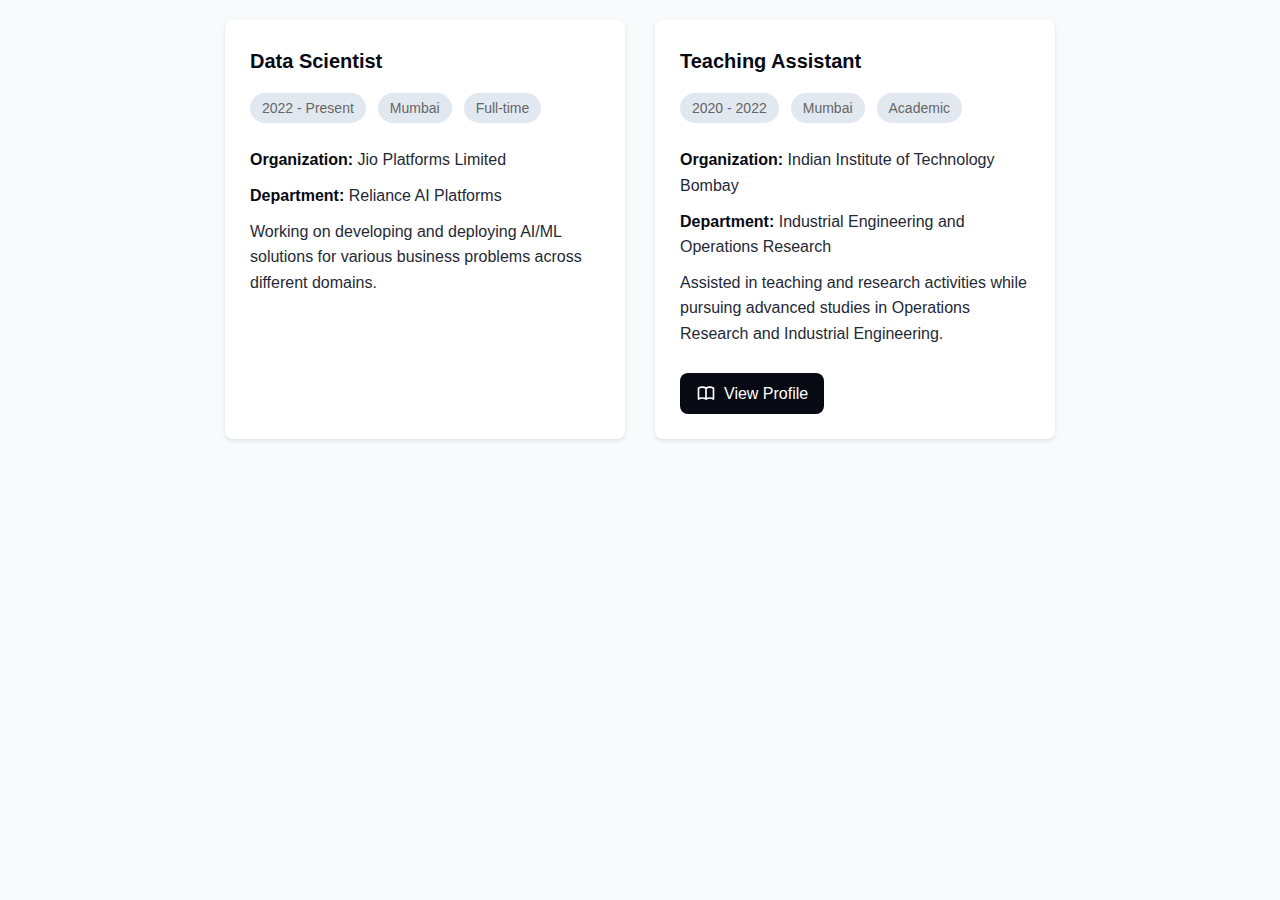
==== sections/experience/index.html @ 92df66d8 "updated profile" ====
<!DOCTYPE html>
<html lang="en">
<head>
    <meta charset="UTF-8">
    <meta name="viewport" content="width=device-width, initial-scale=1.0">
    <title>Experience</title>
    <link rel="stylesheet" href="../../css/style.css">
</head>
<body>
    <div class="experience-grid">
        <!-- Data Scientist Role -->
        <div class="item-card">
            <h3>Data Scientist</h3>
            <div class="meta-info">
                <span class="tag">2022 - Present</span>
                <span class="tag">Mumbai</span>
                <span class="tag">Full-time</span>
            </div>
            <p><span class="highlight">Organization:</span> Jio Platforms Limited</p>
            <p><span class="highlight">Department:</span> Reliance AI Platforms</p>
            <p class="description">Working on developing and deploying AI/ML solutions for various business problems across different domains.</p>
            <!-- <a href="#" class="button">
                <svg class="icon" fill="none" stroke="currentColor" viewBox="0 0 24 24">
                    <path stroke-linecap="round" stroke-linejoin="round" stroke-width="2" d="M21 13.255A23.931 23.931 0 0112 15c-3.183 0-6.22-.62-9-1.745M16 6V4a2 2 0 00-2-2h-4a2 2 0 00-2 2v2m4 6h.01M5 20h14a2 2 0 002-2V8a2 2 0 00-2-2H5a2 2 0 00-2 2v10a2 2 0 002 2z"></path>
                </svg>
                View Details
            </a> -->
        </div>

        <!-- Teaching Assistant Role -->
        <div class="item-card">
            <h3>Teaching Assistant</h3>
            <div class="meta-info">
                <span class="tag">2020 - 2022</span>
                <span class="tag">Mumbai</span>
                <span class="tag">Academic</span>
            </div>
            <p><span class="highlight">Organization:</span> Indian Institute of Technology Bombay</p>
            <p><span class="highlight">Department:</span> Industrial Engineering and Operations Research</p>
            <p class="description">Assisted in teaching and research activities while pursuing advanced studies in Operations Research and Industrial Engineering.</p>
            <a href="https://www.ieor.iitb.ac.in/students/sandesh" target="_blank" class="button">
                <svg class="icon" fill="none" stroke="currentColor" viewBox="0 0 24 24">
                    <path stroke-linecap="round" stroke-linejoin="round" stroke-width="2" d="M12 6.253v13m0-13C10.832 5.477 9.246 5 7.5 5S4.168 5.477 3 6.253v13C4.168 18.477 5.754 18 7.5 18s3.332.477 4.5 1.253m0-13C13.168 5.477 14.754 5 16.5 5c1.747 0 3.332.477 4.5 1.253v13C19.832 18.477 18.247 18 16.5 18c-1.746 0-3.332.477-4.5 1.253"></path>
                </svg>
                View Profile
            </a>
        </div>
    </div>
</body>
</html>
---- css/style.css ----
/* Global styles */
:root {
  --primary-color: #070a12;
  --secondary-color: #1e40af;
  --background-color: #f8fafc;
  --card-background: #ffffff;
  --text-color: #1f2937;
  --border-radius: 8px;
  --spacing: 1.5rem;
  --text-light: #666;
  --shadow: 0 2px 4px rgba(0,0,0,0.1);
  --transition: all 0.2s ease-in-out;
}

* {
  margin: 0;
  padding: 0;
  box-sizing: border-box;
  font-family: -apple-system, BlinkMacSystemFont, "Segoe UI", Roboto, "Helvetica Neue", Arial, sans-serif;
}

body {
  min-height: 100vh;
  display: flex;
  flex-direction: column;
  overflow-x: hidden;
  line-height: 1.6;
  background-color: var(--background-color);
}

/* Content frame */
#content-frame {
  flex: 1;
  width: 100%;
  border: none;
  min-height: calc(100vh - 400px);
  height: 100%;
}

/* Content container */
.content {
  max-width: 1200px;
  margin: 40px auto;
  padding: 0 20px;
  min-height: calc(100vh - 80px);
}

/* Banner and Profile */
.banner {
  position: relative;
  width: 100%;
  height: 200px;
  background-color: #c2ecf1e6;
  display: flex;
  flex-direction: column;
  flex-shrink: 0;
  align-items: center;
  justify-content: center;
  padding-bottom: 50px;
}

.banner-img {
  width: 100%;
  height: 100%;
  object-fit: fill;
  opacity: 0.7;
}

.profile {
  position: relative;
  display: flex;
  flex-direction: column;
  top: 20px;
  align-items: center;
  text-align: center;
}

.profile-img {
  width: 170px;
  height: 170px;
  border-radius: 50%;
  border: 5px solid white;
  object-fit: cover;
  box-shadow: var(--shadow);
}

.profile-name {
  color: white;
  font-size: 2em;
  margin-bottom: 60px;
  text-shadow: 2px 2px 4px rgba(0,0,0,0.5);
}

/* Navigation tabs */
.tabs {
  position: relative;
  display: flex;
  justify-content: center;
  background: white;
  padding: 10px;
  margin-top: 5px;
  box-shadow: var(--shadow);
  flex-shrink: 0;
}

.tab {
  padding: 10px 20px;
  margin: 0 10px;
  text-decoration: none;
  color: var(--text-light);
  transition: var(--transition);
}

.tab.active {
  color: var(--primary-color);
  border-bottom: 2px solid var(--primary-color);
}

/* Common Grid Layouts */
.education-grid,
.experience-grid {
  display: grid;
  gap: 30px;
  justify-content: center;
  max-width: 1200px;
  margin: 0 auto;
  padding: 20px;
}

.education-grid {
  grid-template-columns: repeat(auto-fit, minmax(200px, 1fr));
}

.experience-grid {
  grid-template-columns: repeat(auto-fit, minmax(300px, 400px));
}

/* Card Styles */
.item-card {
  background: var(--card-background);
  padding: 25px;
  border-radius: var(--border-radius);
  box-shadow: var(--shadow);
  transition: var(--transition);
}

.item-card:hover {
  transform: translateY(-4px);
  box-shadow: 0 4px 8px rgba(0,0,0,0.15);
}

.item-card h3 {
  color: var(--primary-color);
  margin-top: 0;
  font-size: 1.25rem;
  margin-bottom: 1rem;
}

.item-card p {
  color: var(--text-color);
  margin: 10px 0;
  line-height: 1.6;
}

/* Meta information and tags */
.meta-info {
  font-size: 0.9rem;
  color: var(--text-light);
  margin-bottom: 1rem;
}

.tag {
  display: inline-block;
  background: #e2e8f0;
  padding: 0.25rem 0.75rem;
  border-radius: 999px;
  font-size: 0.875rem;
  margin-right: 0.5rem;
  margin-bottom: 0.5rem;
  color: var(--text-light);
}


.button {
  display: inline-flex;
  align-items: center;
  padding: 0.5rem 1rem;
  background-color: var(--primary-color);
  color: white;
  text-decoration: none;
  border-radius: var(--border-radius);
  font-weight: 500;
  transition: background-color 0.2s;
  margin-top: 1rem;
}


.button:hover {
  background: var(--secondary-color);
  transform: translateY(-2px);
}

.icon {
  margin-right: 0.5rem;
  width: 1.25rem;
  height: 1.25rem;
}

/* Contact section */
.contact-section {
  margin-top: 40px;
}

.contact-grid {
  display: grid;
  grid-template-columns: repeat(auto-fit, minmax(50px, 1fr));
  gap: 20px;
  margin-top: 20px;
}

.contact-item {
  display: flex;
  align-items: center;
  gap: 12px;
  padding: 15px;
  background: white;
  border-radius: var(--border-radius);
  transition: var(--transition);
}

.contact-item:hover {
  transform: translateY(-2px);
}

.contact-item svg {
  width: 24px;
  height: 24px;
  color: var(--primary-color);
}

.contact-item a {
  color: var(--primary-color);
  text-decoration: none;
  font-weight: 500;
}

.contact-item a:hover {
  text-decoration: underline;
}

/* Specializations section */
.specializations {
  margin: 25px 0;
  padding: 20px;
  background: white;
  border-radius: var(--border-radius);
  border-left: 4px solid var(--primary-color);
}

.specializations h3 {
  color: var(--primary-color);
  margin-bottom: 15px;
  font-size: 1.2em;
}

.specializations ul {
  list-style-type: none;
  padding: 0;
}

.specializations li {
  margin: 10px 0;
  padding-left: 20px;
  position: relative;
  color: var(--text-color);
}

.specializations li:before {
  content: "•";
  color: var(--primary-color);
  font-weight: bold;
  position: absolute;
  left: 0;
}

/* Quote style */
.quote {
  font-size: 1.3em;
  margin: 25px 0;
  padding: 20px;
  background: white;
  border-radius: var(--border-radius);
  border-left: 4px solid var(--primary-color);
}

.highlight {
  font-weight: bold;
  color: var(--primary-color);
}

/* Section divider */
.section-divider {
  height: 2px;
  background: #eee;
  margin: 40px 0;
}

/* Responsive styles */
@media (max-width: 768px) {
  .profile {
    left: 50%;
    transform: translateX(-50%);
    flex-direction: column;
    align-items: center;
    text-align: center;
  }

  .profile-name {
    margin-bottom: 70px;
  }

  .tabs {
    flex-wrap: wrap;
  }

  .tab {
    margin: 5px;
  }

  .education-grid,
  .experience-grid {
    grid-template-columns: 1fr;
    gap: 20px;
    padding: 15px;
  }

  .button {
    width: 100%;
    justify-content: center;
  }

  body {
    padding: 1rem;
}
}
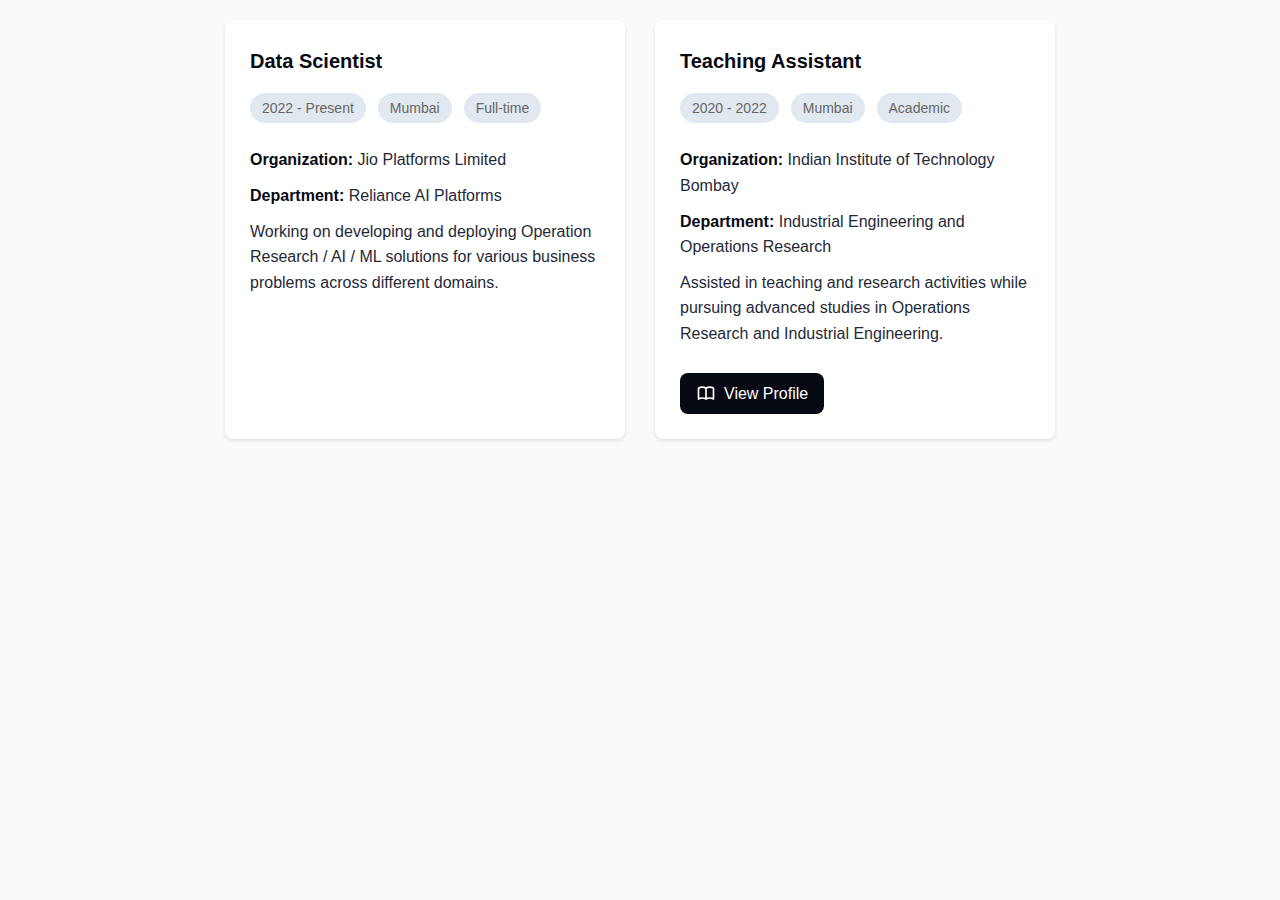
==== commit 9fdca9bd: "update banner, license" ====
--- a/sections/experience/index.html
+++ b/sections/experience/index.html
@@ -18,13 +18,8 @@
             </div>
             <p><span class="highlight">Organization:</span> Jio Platforms Limited</p>
             <p><span class="highlight">Department:</span> Reliance AI Platforms</p>
-            <p class="description">Working on developing and deploying AI/ML solutions for various business problems across different domains.</p>
-            <!-- <a href="#" class="button">
-                <svg class="icon" fill="none" stroke="currentColor" viewBox="0 0 24 24">
-                    <path stroke-linecap="round" stroke-linejoin="round" stroke-width="2" d="M21 13.255A23.931 23.931 0 0112 15c-3.183 0-6.22-.62-9-1.745M16 6V4a2 2 0 00-2-2h-4a2 2 0 00-2 2v2m4 6h.01M5 20h14a2 2 0 002-2V8a2 2 0 00-2-2H5a2 2 0 00-2 2v10a2 2 0 002 2z"></path>
-                </svg>
-                View Details
-            </a> -->
+            <p class="description">Working on developing and deploying Operation Research / AI / ML solutions for various business problems across different domains.</p>
+
         </div>
 
         <!-- Teaching Assistant Role -->
--- a/css/style.css
+++ b/css/style.css
@@ -49,46 +49,46 @@
 .banner {
   position: relative;
   width: 100%;
-  height: 200px;
+  height: 200px; /* Increased height to accommodate both images */
   background-color: #c2ecf1e6;
   display: flex;
   flex-direction: column;
-  flex-shrink: 0;
   align-items: center;
-  justify-content: center;
-  padding-bottom: 50px;
+  justify-content: flex-end; /* Changed to flex-end to position profile at bottom */
+  padding-bottom: 0;
+  overflow: hidden; /* Added to contain the banner image */
 }
 
 .banner-img {
+  position: absolute;
+  top: 0;
+  left: 0;
   width: 100%;
   height: 100%;
-  object-fit: fill;
-  opacity: 0.7;
-}
+  object-fit: cover; /* Changed to cover for better image handling */
+  opacity: 0.6;
+  z-index: 1; /* Added z-index to place behind profile */
+}
+
 
 .profile {
   position: relative;
   display: flex;
   flex-direction: column;
-  top: 20px;
+  margin-bottom: 10px; /* Half of the profile image height to make it overlap */
   align-items: center;
   text-align: center;
+  z-index: 2; /* Added z-index to place above banner image */
 }
 
 .profile-img {
-  width: 170px;
-  height: 170px;
+  width: 180px;
+  height: 180px;
   border-radius: 50%;
   border: 5px solid white;
   object-fit: cover;
   box-shadow: var(--shadow);
-}
-
-.profile-name {
-  color: white;
-  font-size: 2em;
-  margin-bottom: 60px;
-  text-shadow: 2px 2px 4px rgba(0,0,0,0.5);
+  background-color: white; /* Added background color for image loading */
 }
 
 /* Navigation tabs */
